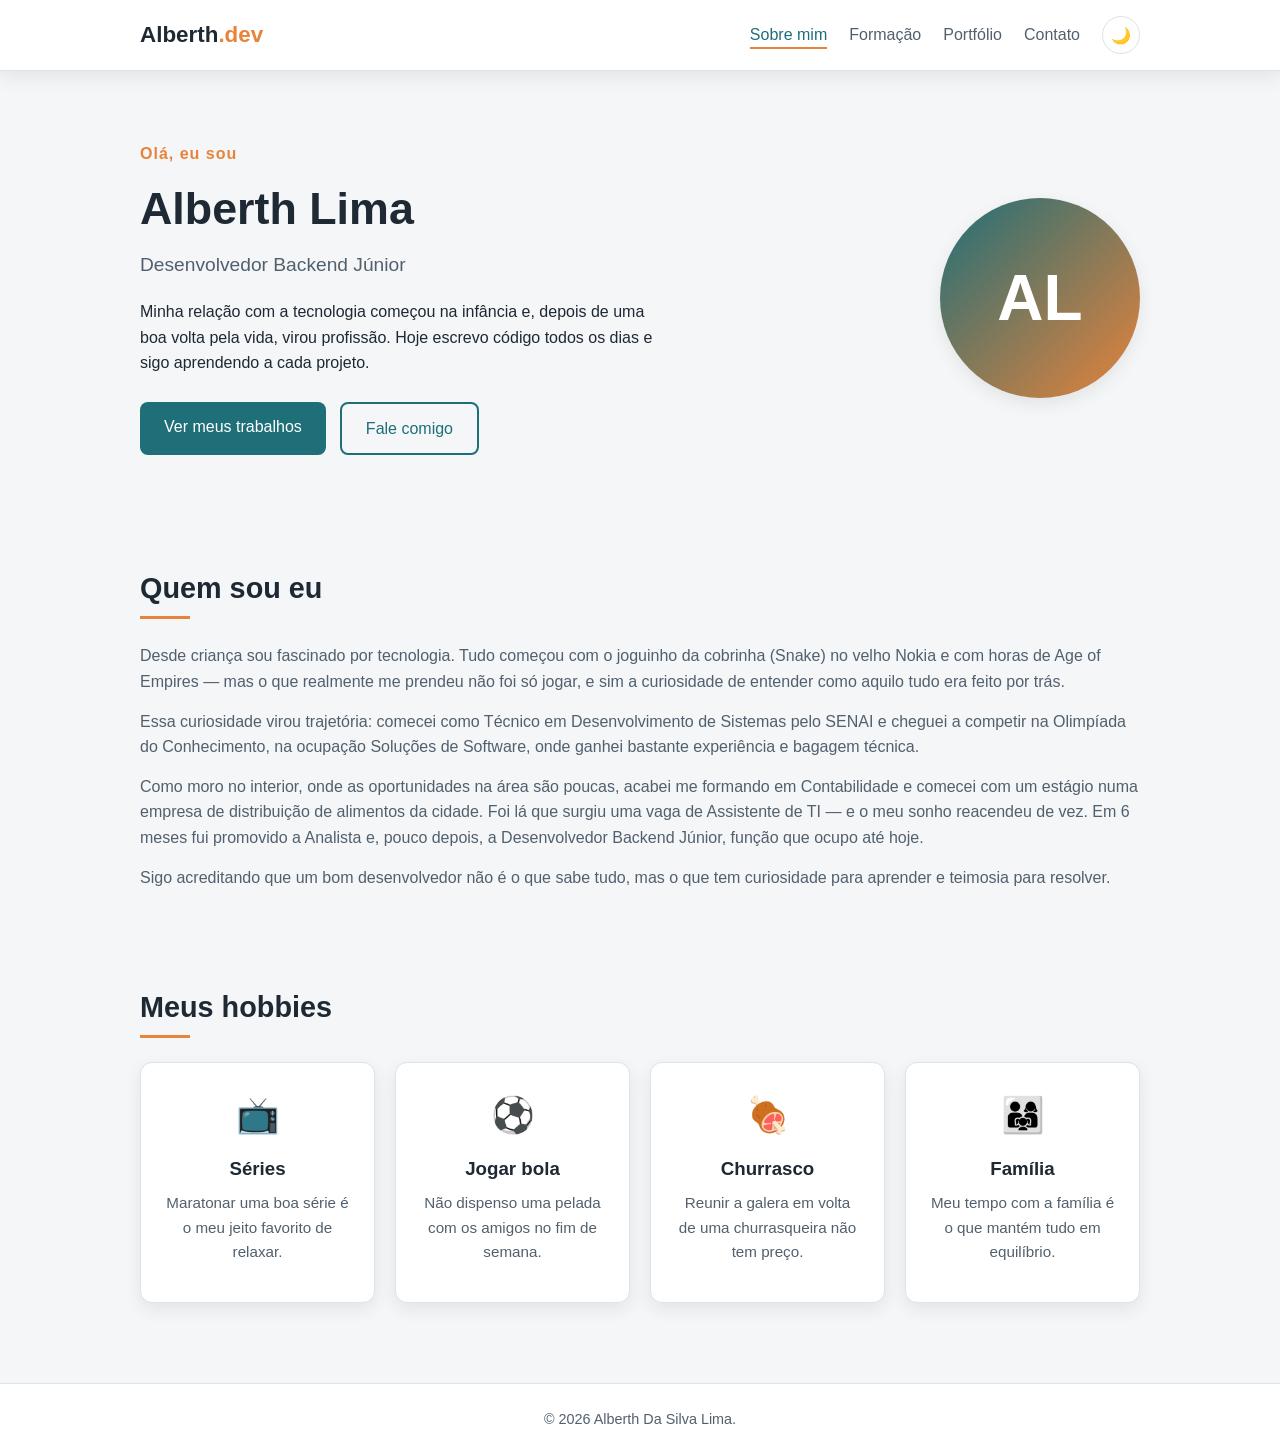
==== index.html @ a537ba3e "Portfolio pessoal - Fundamentos da Programacao Web" ====
<!DOCTYPE html>
<html lang="pt-br">
<head>
    <meta charset="UTF-8">
    <!-- Faz o site se ajustar à largura da tela (celular, tablet, etc.) -->
    <meta name="viewport" content="width=device-width, initial-scale=1.0">
    <meta name="description" content="Portfólio pessoal">
    <meta name="author" content="Alberth Lima">
    <title>Sobre mim</title>

    <link rel="stylesheet" href="css/estilo.css">
</head>
<body>

    <!-- ===== Cabeçalho com o menu, igual em todas as páginas ===== -->
    <header class="topo">
        <div class="container barra-nav">
            <a href="index.html" class="logo">Alberth<span>.dev</span></a>

            <!-- Botão que abre/fecha o menu no celular (controlado pelo JS) -->
            <button class="btn-menu" id="btnMenu" aria-label="Abrir menu">
                <span></span><span></span><span></span>
            </button>

            <nav>
                <ul class="menu" id="menu">
                    <!-- A classe "ativo" marca em qual página estamos -->
                    <li><a href="index.html" class="ativo">Sobre mim</a></li>
                    <li><a href="formacao.html">Formação</a></li>
                    <li><a href="portfolio.html">Portfólio</a></li>
                    <li><a href="contato.html">Contato</a></li>
                    <li>
                        <!-- Botão para trocar entre tema claro e escuro -->
                        <button class="btn-tema" id="btnTema" aria-label="Alternar tema">🌙</button>
                    </li>
                </ul>
            </nav>
        </div>
    </header>

    <main>
        <!-- ===== Apresentação principal ===== -->
        <section class="hero container">
            <div class="hero-texto">
                <p class="ola">Olá, eu sou</p>
                <h1>Alberth Lima</h1>
                <h2>Desenvolvedor Backend Júnior</h2>
                <p class="resumo">
                    Minha relação com a tecnologia começou na infância e, depois de uma
                    boa volta pela vida, virou profissão. Hoje escrevo código todos os dias
                    e sigo aprendendo a cada projeto.
                </p>
                <div class="hero-botoes">
                    <a href="portfolio.html" class="botao">Ver meus trabalhos</a>
                    <a href="contato.html" class="botao secundario">Fale comigo</a>
                </div>
            </div>

            <!-- Avatar com as iniciais (pode trocar por uma foto sua depois) -->
            <div class="hero-foto">
                <div class="avatar">AL</div>
            </div>
        </section>

        <!-- ===== Sobre mim ===== -->
        <section class="bloco container">
            <h2 class="titulo-secao">Quem sou eu</h2>
            <p>
                Desde criança sou fascinado por tecnologia. Tudo começou com o joguinho da
                cobrinha (Snake) no velho Nokia e com horas de Age of Empires — mas o que
                realmente me prendeu não foi só jogar, e sim a curiosidade de entender como
                aquilo tudo era feito por trás.
            </p>
            <p>
                Essa curiosidade virou trajetória: comecei como Técnico em Desenvolvimento
                de Sistemas pelo SENAI e cheguei a competir na Olimpíada do Conhecimento, na
                ocupação Soluções de Software, onde ganhei bastante experiência e bagagem
                técnica.
            </p>
            <p>
                Como moro no interior, onde as oportunidades na área são poucas, acabei me
                formando em Contabilidade e comecei com um estágio numa empresa de
                distribuição de alimentos da cidade. Foi lá que surgiu uma vaga de Assistente
                de TI — e o meu sonho reacendeu de vez. Em 6 meses fui promovido a Analista
                e, pouco depois, a Desenvolvedor Backend Júnior, função que ocupo até hoje.
            </p>
            <p>
                Sigo acreditando que um bom desenvolvedor não é o que sabe tudo, mas o que
                tem curiosidade para aprender e teimosia para resolver.
            </p>
        </section>

        <!-- ===== Hobbies / interesses ===== -->
        <section class="bloco container">
            <h2 class="titulo-secao">Meus hobbies</h2>
            <div class="cartoes">
                <article class="cartao">
                    <span class="icone">📺</span>
                    <h3>Séries</h3>
                    <p>Maratonar uma boa série é o meu jeito favorito de relaxar.</p>
                </article>
                <article class="cartao">
                    <span class="icone">⚽</span>
                    <h3>Jogar bola</h3>
                    <p>Não dispenso uma pelada com os amigos no fim de semana.</p>
                </article>
                <article class="cartao">
                    <span class="icone">🍖</span>
                    <h3>Churrasco</h3>
                    <p>Reunir a galera em volta de uma churrasqueira não tem preço.</p>
                </article>
                <article class="cartao">
                    <span class="icone">👨‍👩‍👧</span>
                    <h3>Família</h3>
                    <p>Meu tempo com a família é o que mantém tudo em equilíbrio.</p>
                </article>
            </div>
        </section>
    </main>

    <!-- ===== Rodapé, igual em todas as páginas ===== -->
    <footer class="rodape">
        <div class="container">
                <p>&copy; 2026 Alberth Da Silva Lima.</p>
        </div>
    </footer>

    <script src="js/script.js"></script>
</body>
</html>
---- css/estilo.css ----
/* =========================================================
   Folha de estilo principal
   ========================================================= */

/* ----- Variáveis de cor (tema claro - padrão) ----- */
:root {
    --fundo: #f4f6f8;
    --fundo-card: #ffffff;
    --texto: #1f2933;
    --texto-suave: #52606d;
    --primaria: #1f6f78;     /* verde-azulado */
    --primaria-escura: #155057;
    --destaque: #e8833a;     /* laranja */
    --borda: #dde3e8;
    --sombra: 0 6px 18px rgba(0, 0, 0, 0.08);
}

/* ----- Tema escuro: trocamos só as variáveis ----- */
/* O atributo data-tema="escuro" é adicionado ao <body> pelo JavaScript */
body[data-tema="escuro"] {
    --fundo: #15202b;
    --fundo-card: #1d2c39;
    --texto: #e6edf3;
    --texto-suave: #9fb0bd;
    --primaria: #3aa6b0;
    --primaria-escura: #2b8088;
    --destaque: #f0964e;
    --borda: #2c3e4d;
    --sombra: 0 6px 18px rgba(0, 0, 0, 0.4);
}

/* ----- Reset básico ----- */
* {
    margin: 0;
    padding: 0;
    box-sizing: border-box;
}

body {
    font-family: 'Segoe UI', Tahoma, Geneva, Verdana, sans-serif;
    background-color: var(--fundo);
    color: var(--texto);
    line-height: 1.6;
    /* Transição suave ao trocar de tema */
    transition: background-color 0.3s, color 0.3s;
}

/* Centraliza o conteúdo e dá um respiro nas laterais */
.container {
    width: 90%;
    max-width: 1000px;
    margin: 0 auto;
}

a {
    color: var(--primaria);
    text-decoration: none;
}

a:hover {
    text-decoration: underline;
}

/* =========================================================
   CABEÇALHO E MENU
   ========================================================= */
.topo {
    background-color: var(--fundo-card);
    border-bottom: 1px solid var(--borda);
    position: sticky;   /* o menu acompanha a rolagem */
    top: 0;
    z-index: 100;
    box-shadow: var(--sombra);
}

.barra-nav {
    display: flex;
    align-items: center;
    justify-content: space-between;
    padding: 16px 0;
}

.logo {
    font-size: 1.4rem;
    font-weight: bold;
    color: var(--texto);
}

.logo span {
    color: var(--destaque);
}

.menu {
    list-style: none;
    display: flex;
    align-items: center;
    gap: 22px;
}

.menu a {
    color: var(--texto-suave);
    font-weight: 500;
    padding-bottom: 4px;
}

.menu a:hover {
    color: var(--primaria);
    text-decoration: none;
}

/* Link da página atual fica destacado */
.menu a.ativo {
    color: var(--primaria);
    border-bottom: 2px solid var(--destaque);
}

/* Botão do tema (lua/sol) */
.btn-tema {
    background: none;
    border: 1px solid var(--borda);
    border-radius: 50%;
    width: 38px;
    height: 38px;
    font-size: 1rem;
    cursor: pointer;
}

/* Botão "hambúrguer" - escondido no desktop, aparece no celular */
.btn-menu {
    display: none;
    flex-direction: column;
    gap: 5px;
    background: none;
    border: none;
    cursor: pointer;
}

.btn-menu span {
    width: 26px;
    height: 3px;
    background-color: var(--texto);
    border-radius: 2px;
}

/* =========================================================
   SEÇÃO DE APRESENTAÇÃO (HERO)
   ========================================================= */
.hero {
    display: flex;
    align-items: center;
    justify-content: space-between;
    gap: 40px;
    padding: 70px 0;
}

.hero-texto .ola {
    color: var(--destaque);
    font-weight: 600;
    letter-spacing: 1px;
}

.hero-texto h1 {
    font-size: 2.8rem;
    margin: 6px 0;
}

.hero-texto h2 {
    font-size: 1.2rem;
    font-weight: 500;
    color: var(--texto-suave);
    margin-bottom: 18px;
}

.resumo {
    max-width: 520px;
    margin-bottom: 26px;
}

.hero-botoes {
    display: flex;
    gap: 14px;
    flex-wrap: wrap;
}

/* Avatar redondo com as iniciais */
.avatar {
    width: 200px;
    height: 200px;
    border-radius: 50%;
    background: linear-gradient(135deg, var(--primaria), var(--destaque));
    color: #fff;
    font-size: 4rem;
    font-weight: bold;
    display: flex;
    align-items: center;
    justify-content: center;
    box-shadow: var(--sombra);
}

/* =========================================================
   BOTÕES
   ========================================================= */
.botao {
    display: inline-block;
    background-color: var(--primaria);
    color: #fff;
    padding: 12px 24px;
    border-radius: 8px;
    border: none;
    font-size: 1rem;
    cursor: pointer;
    transition: background-color 0.2s, transform 0.1s;
}

.botao:hover {
    background-color: var(--primaria-escura);
    text-decoration: none;
    transform: translateY(-2px);
}

.botao.secundario {
    background-color: transparent;
    color: var(--primaria);
    border: 2px solid var(--primaria);
}

.botao.secundario:hover {
    background-color: var(--primaria);
    color: #fff;
}

/* =========================================================
   BLOCOS DE CONTEÚDO GERAIS
   ========================================================= */
.bloco {
    padding: 40px 0;
}

.titulo-secao {
    font-size: 1.8rem;
    margin-bottom: 24px;
    position: relative;
    padding-bottom: 8px;
}

/* Linha decorativa embaixo do título */
.titulo-secao::after {
    content: "";
    position: absolute;
    left: 0;
    bottom: 0;
    width: 50px;
    height: 3px;
    background-color: var(--destaque);
}

.bloco p {
    color: var(--texto-suave);
    margin-bottom: 14px;
}

.cabecalho-pagina {
    padding: 50px 0 10px;
    text-align: center;
}

.cabecalho-pagina h1 {
    font-size: 2.2rem;
}

.cabecalho-pagina p {
    color: var(--texto-suave);
    margin-top: 8px;
}

/* =========================================================
   CARTÕES (hobbies)
   ========================================================= */
.cartoes {
    display: grid;
    grid-template-columns: repeat(auto-fit, minmax(200px, 1fr));
    gap: 20px;
}

.cartao {
    background-color: var(--fundo-card);
    border: 1px solid var(--borda);
    border-radius: 12px;
    padding: 24px;
    text-align: center;
    box-shadow: var(--sombra);
    transition: transform 0.2s;
}

.cartao:hover {
    transform: translateY(-5px);
}

.cartao .icone {
    font-size: 2.2rem;
}

.cartao h3 {
    margin: 10px 0 8px;
}

.cartao p {
    color: var(--texto-suave);
    font-size: 0.95rem;
}

/* =========================================================
   FORMAÇÃO: linha do tempo, cursos e idiomas
   ========================================================= */
.linha-tempo {
    border-left: 3px solid var(--primaria);
    padding-left: 24px;
}

.item-tempo {
    margin-bottom: 28px;
    position: relative;
}

/* Bolinha na linha do tempo */
.item-tempo::before {
    content: "";
    position: absolute;
    left: -33px;
    top: 6px;
    width: 14px;
    height: 14px;
    background-color: var(--destaque);
    border-radius: 50%;
}

.periodo {
    display: inline-block;
    background-color: var(--primaria);
    color: #fff;
    font-size: 0.8rem;
    padding: 3px 10px;
    border-radius: 20px;
    margin-bottom: 6px;
}

.instituicao {
    font-style: italic;
    color: var(--texto-suave);
    margin-bottom: 6px !important;
}

.lista-cursos {
    list-style: none;
}

.lista-cursos li {
    background-color: var(--fundo-card);
    border: 1px solid var(--borda);
    border-radius: 8px;
    padding: 14px 18px;
    margin-bottom: 12px;
    display: flex;
    justify-content: space-between;
    flex-wrap: wrap;
}

.lista-cursos span {
    color: var(--texto-suave);
    font-size: 0.9rem;
}

/* Barras de nível dos idiomas */
.idioma {
    margin-bottom: 18px;
}

.idioma-topo {
    display: flex;
    justify-content: space-between;
    margin-bottom: 6px;
}

.barra {
    background-color: var(--borda);
    border-radius: 20px;
    height: 12px;
    overflow: hidden;
}

.barra-nivel {
    background: linear-gradient(90deg, var(--primaria), var(--destaque));
    height: 100%;
    border-radius: 20px;
}

/* =========================================================
   PORTFÓLIO: grade de projetos
   ========================================================= */
.projetos {
    display: grid;
    grid-template-columns: repeat(auto-fit, minmax(250px, 1fr));
    gap: 24px;
}

.projeto {
    background-color: var(--fundo-card);
    border: 1px solid var(--borda);
    border-radius: 12px;
    overflow: hidden;
    box-shadow: var(--sombra);
    transition: transform 0.2s;
}

.projeto:hover {
    transform: translateY(-6px);
}

/* Capa colorida do projeto (sem precisar de imagem) */
.projeto-capa {
    height: 130px;
    display: flex;
    align-items: center;
    justify-content: center;
    font-size: 3rem;
    color: #fff;
}

.cor1 { background: linear-gradient(135deg, #1f6f78, #3aa6b0); }
.cor2 { background: linear-gradient(135deg, #e8833a, #f0b04e); }
.cor3 { background: linear-gradient(135deg, #5a67d8, #7f9cf5); }
.cor4 { background: linear-gradient(135deg, #d53f8c, #ed64a6); }

.projeto-corpo {
    padding: 18px;
}

.projeto-corpo h3 {
    margin-bottom: 8px;
}

.projeto-corpo p {
    color: var(--texto-suave);
    font-size: 0.95rem;
    margin-bottom: 12px;
}

.tags {
    display: flex;
    flex-wrap: wrap;
    gap: 6px;
    margin-bottom: 12px;
}

.tags span {
    background-color: var(--fundo);
    border: 1px solid var(--borda);
    color: var(--texto-suave);
    font-size: 0.75rem;
    padding: 3px 9px;
    border-radius: 20px;
}

/* Versão maior das tags, usada na seção "Tecnologias que mais uso" */
.tags-grandes span {
    font-size: 0.95rem;
    padding: 7px 16px;
    color: var(--texto);
}

/* Aviso de projeto com código privado (no lugar do link "Ver projeto") */
.projeto-nota {
    display: inline-block;
    font-size: 0.85rem;
    color: var(--texto-suave);
    font-style: italic;
}

/* =========================================================
   CONTATO: formulário e dados
   ========================================================= */
.contato-grid {
    display: grid;
    grid-template-columns: 1.3fr 1fr;
    gap: 36px;
}

.formulario {
    background-color: var(--fundo-card);
    border: 1px solid var(--borda);
    border-radius: 12px;
    padding: 26px;
    box-shadow: var(--sombra);
}

.campo {
    margin-bottom: 18px;
}

.campo label {
    display: block;
    margin-bottom: 6px;
    font-weight: 500;
}

.campo input,
.campo textarea {
    width: 100%;
    padding: 11px 14px;
    border: 1px solid var(--borda);
    border-radius: 8px;
    background-color: var(--fundo);
    color: var(--texto);
    font-size: 1rem;
    font-family: inherit;
}

.campo input:focus,
.campo textarea:focus {
    outline: none;
    border-color: var(--primaria);
}

/* Mensagem de erro vermelha embaixo do campo */
.erro {
    color: #e74c3c;
    font-size: 0.85rem;
    display: block;
    margin-top: 5px;
    min-height: 1em;
}

/* Borda vermelha quando o campo está inválido (classe colocada pelo JS) */
.campo input.invalido,
.campo textarea.invalido {
    border-color: #e74c3c;
}

.contato-info ul {
    list-style: none;
    margin: 16px 0;
}

.contato-info li {
    margin-bottom: 10px;
    color: var(--texto-suave);
}

.aviso {
    font-size: 0.85rem;
    color: var(--texto-suave);
    font-style: italic;
    margin-top: 20px;
}

/* =========================================================
   MODAL DE CONFIRMAÇÃO
   ========================================================= */
.modal {
    display: none;   /* fica oculto até o JS adicionar a classe "aberto" */
    position: fixed;
    inset: 0;
    background-color: rgba(0, 0, 0, 0.6);
    justify-content: center;
    align-items: center;
    z-index: 200;
}

.modal.aberto {
    display: flex;
}

.modal-caixa {
    background-color: var(--fundo-card);
    padding: 36px;
    border-radius: 14px;
    text-align: center;
    max-width: 380px;
    width: 90%;
    box-shadow: var(--sombra);
}

.modal-check {
    display: inline-flex;
    align-items: center;
    justify-content: center;
    width: 64px;
    height: 64px;
    background-color: #2ecc71;
    color: #fff;
    font-size: 2rem;
    border-radius: 50%;
    margin-bottom: 16px;
}

.modal-caixa p {
    color: var(--texto-suave);
    margin: 10px 0 22px;
}

/* =========================================================
   RODAPÉ
   ========================================================= */
.rodape {
    background-color: var(--fundo-card);
    border-top: 1px solid var(--borda);
    text-align: center;
    padding: 24px 0;
    margin-top: 40px;
    color: var(--texto-suave);
    font-size: 0.9rem;
}

/* =========================================================
   RESPONSIVIDADE 
   ========================================================= */
@media (max-width: 760px) {

    /* Mostra o botão hambúrguer */
    .btn-menu {
        display: flex;
    }

    /* Esconde o menu e transforma em coluna que abre por cima */
    .menu {
        position: absolute;
        top: 70px;
        right: 0;
        background-color: var(--fundo-card);
        flex-direction: column;
        width: 200px;
        padding: 16px;
        gap: 14px;
        border: 1px solid var(--borda);
        border-radius: 0 0 0 12px;
        box-shadow: var(--sombra);
        display: none;   /* o JS troca para "flex" ao clicar no botão */
    }

    /* Classe adicionada pelo JS quando o menu está aberto */
    .menu.aberto {
        display: flex;
    }

    .hero {
        flex-direction: column-reverse;
        text-align: center;
        padding: 40px 0;
    }

    .hero-botoes {
        justify-content: center;
    }

    .hero-texto h1 {
        font-size: 2.2rem;
    }

    .avatar {
        width: 150px;
        height: 150px;
        font-size: 3rem;
    }

    /* O formulário e os dados ficam um embaixo do outro */
    .contato-grid {
        grid-template-columns: 1fr;
    }
}
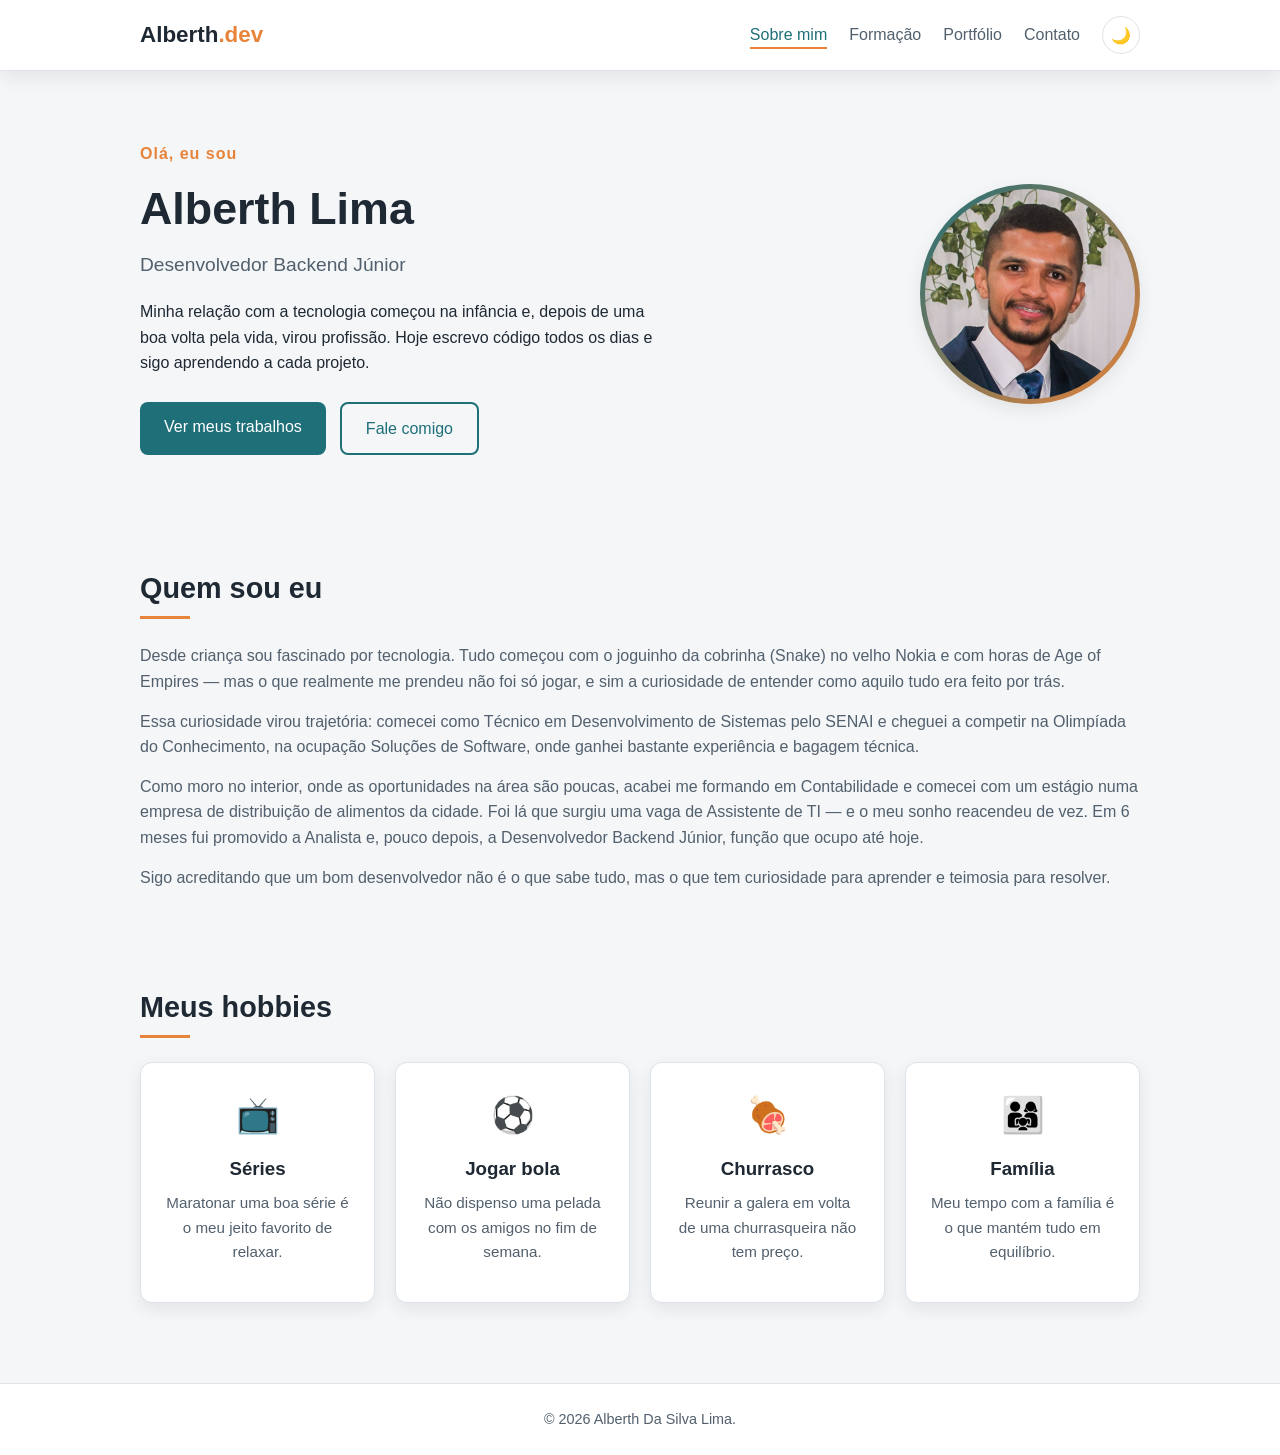
==== commit a7c8f704: "Adiciona foto de perfil na pagina inicial" ====
--- a/index.html
+++ b/index.html
@@ -56,9 +56,9 @@
                 </div>
             </div>
 
-            <!-- Avatar com as iniciais (pode trocar por uma foto sua depois) -->
+            <!-- Minha foto -->
             <div class="hero-foto">
-                <div class="avatar">AL</div>
+                <img src="img/foto.jpg" alt="Foto de Alberth Lima" class="avatar-foto">
             </div>
         </section>
 
--- a/css/estilo.css
+++ b/css/estilo.css
@@ -194,6 +194,17 @@
     display: flex;
     align-items: center;
     justify-content: center;
+    box-shadow: var(--sombra);
+}
+
+/* Foto de perfil: círculo com borda em degradê */
+.avatar-foto {
+    width: 220px;
+    height: 220px;
+    border-radius: 50%;
+    object-fit: cover;            /* recorta a foto sem distorcer */
+    border: 5px solid transparent;
+    background: linear-gradient(135deg, var(--primaria), var(--destaque)) border-box;
     box-shadow: var(--sombra);
 }
 
@@ -662,6 +673,11 @@
         font-size: 3rem;
     }
 
+    .avatar-foto {
+        width: 160px;
+        height: 160px;
+    }
+
     /* O formulário e os dados ficam um embaixo do outro */
     .contato-grid {
         grid-template-columns: 1fr;
